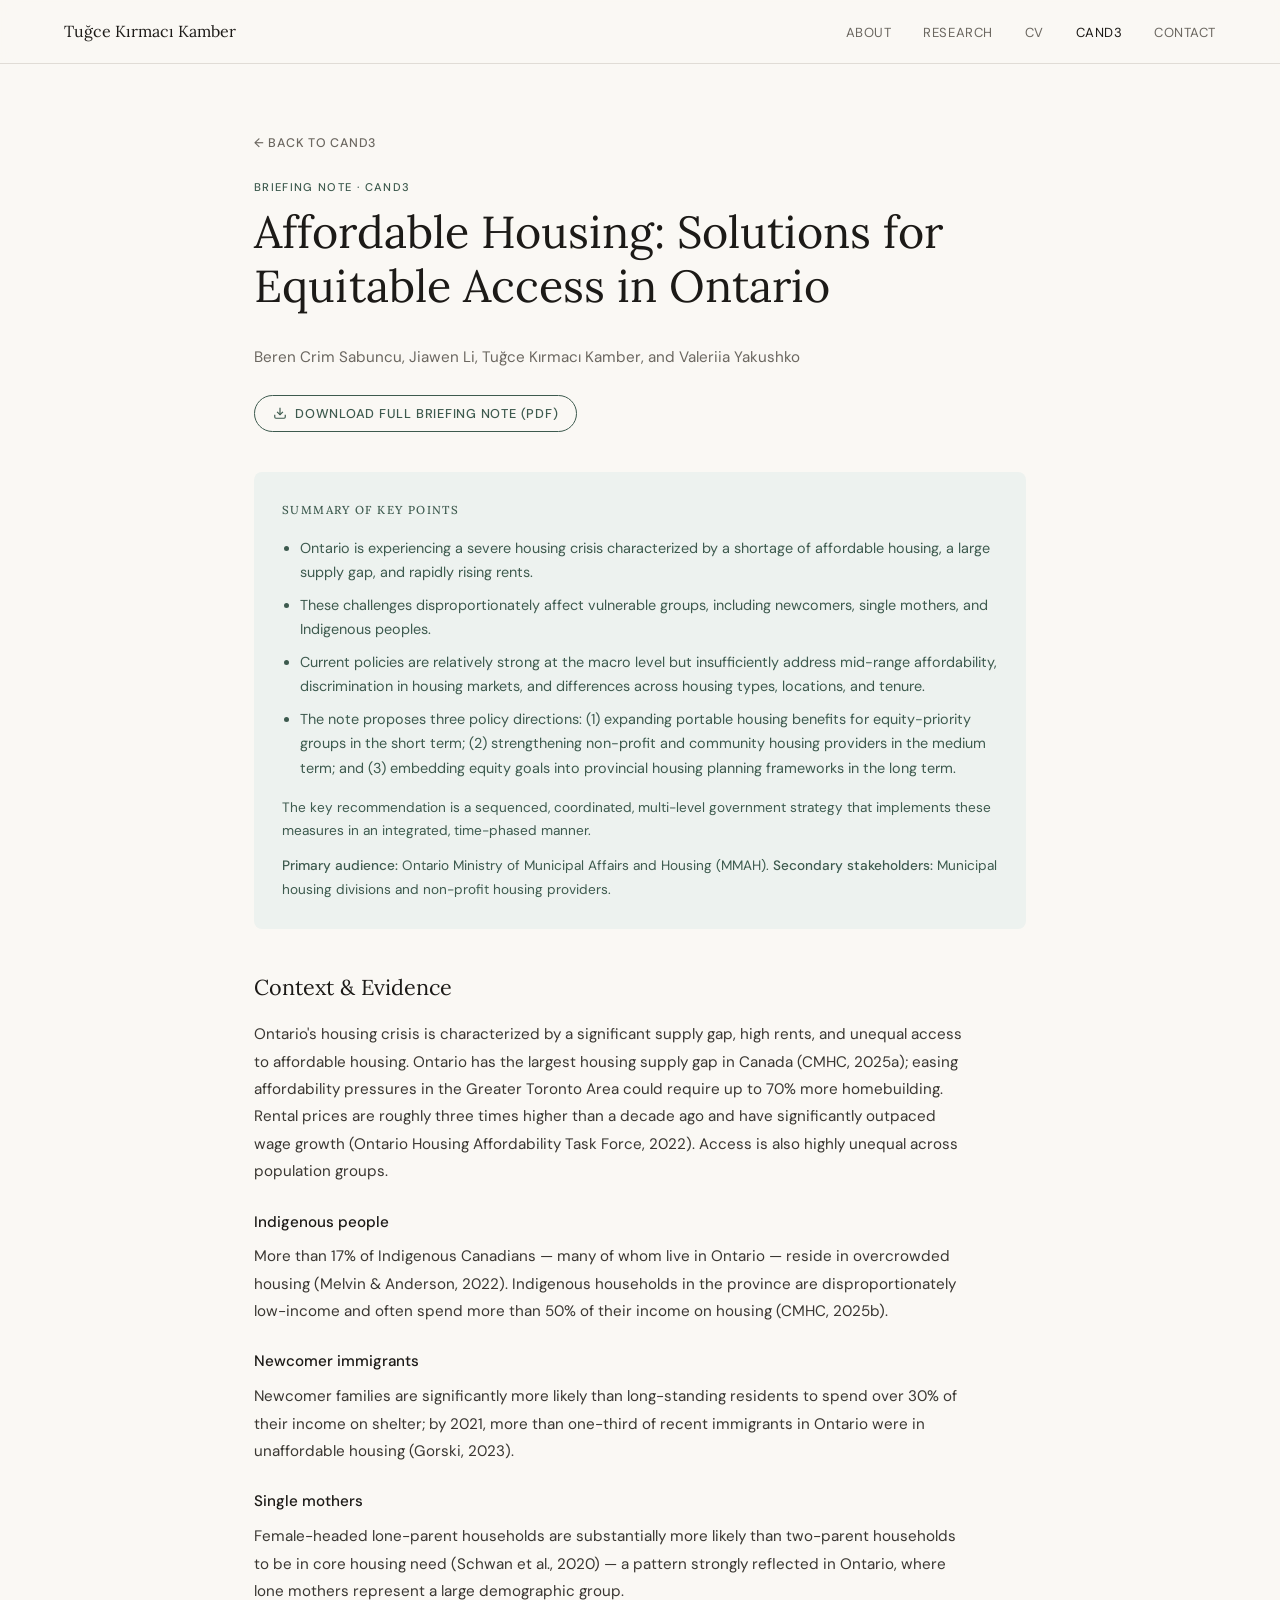
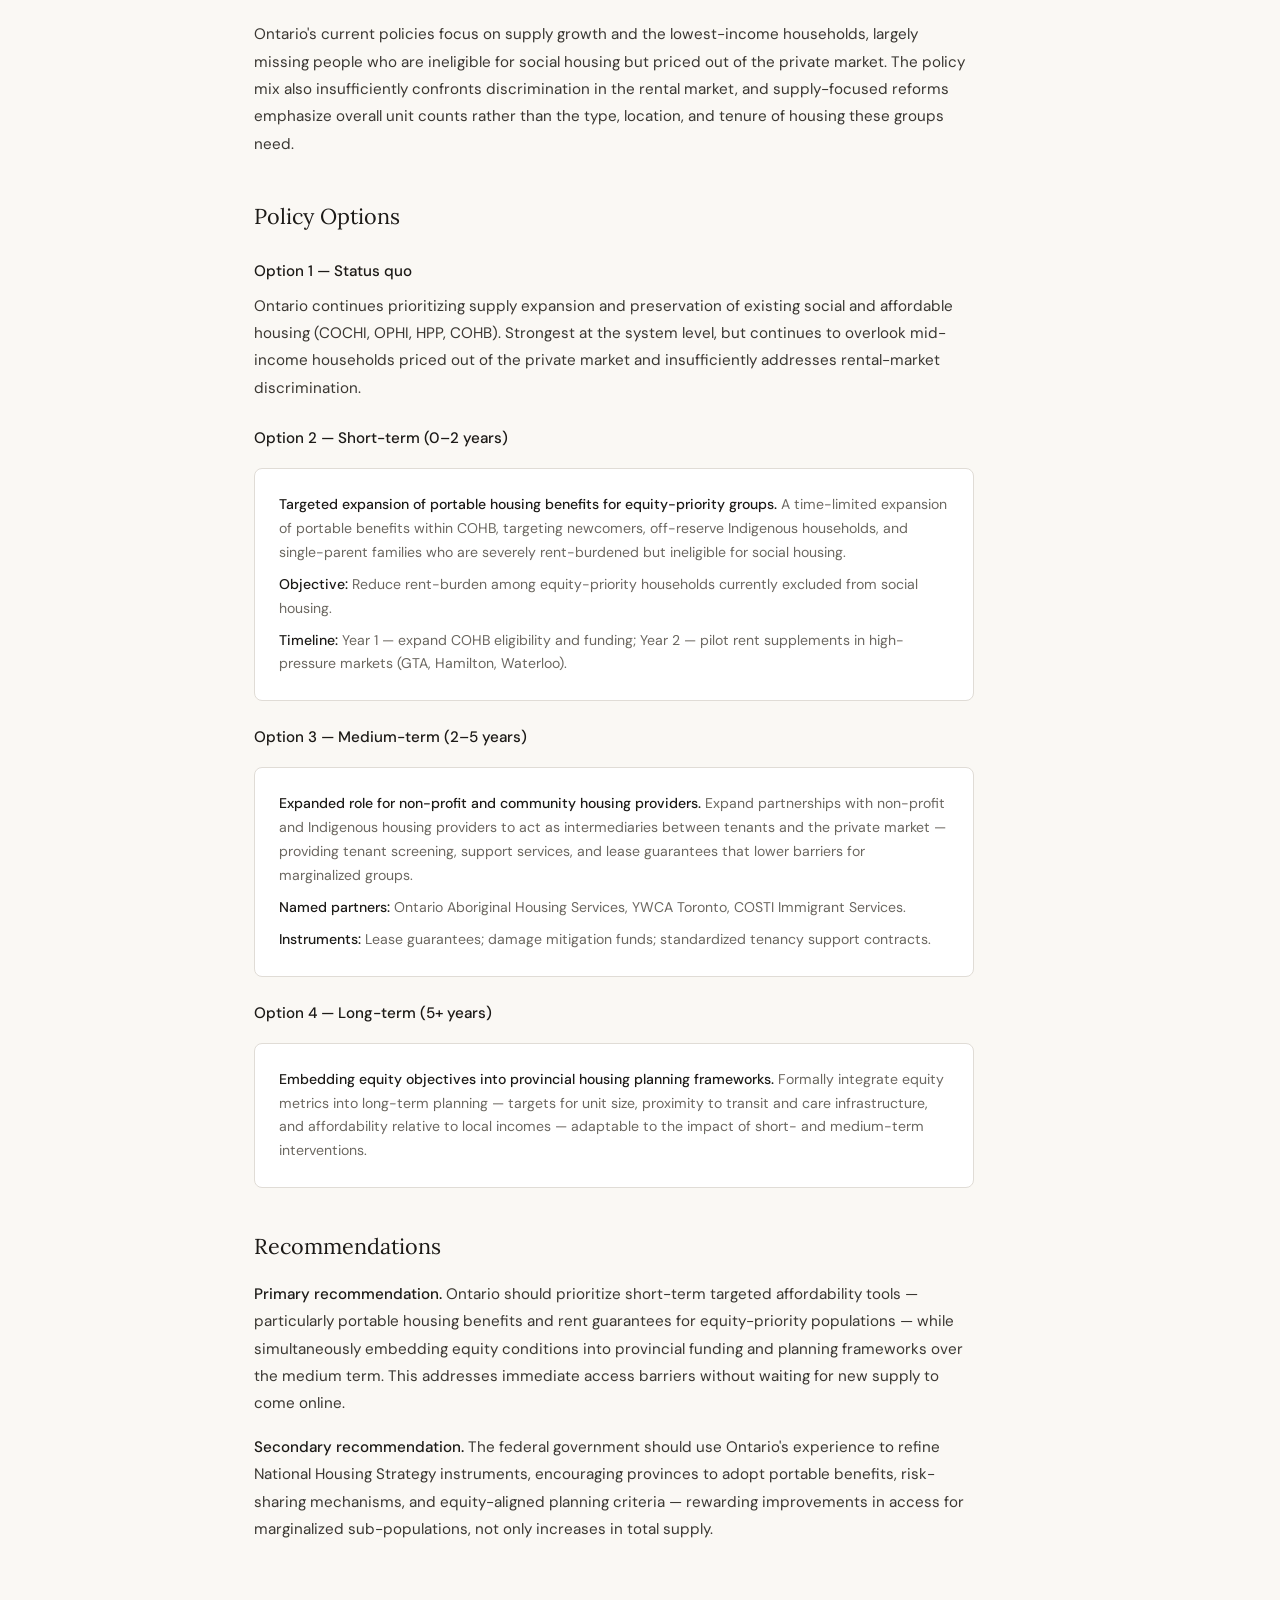
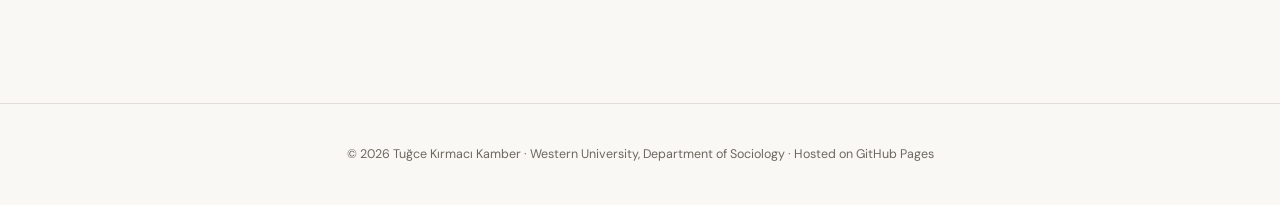
==== affordable-housing.html @ 4be4eee4 "Add files via upload" ====
<!DOCTYPE html>
<html lang="en">
<head>
  <meta charset="UTF-8" />
  <meta name="viewport" content="width=device-width, initial-scale=1.0" />
  <title>Affordable Housing Briefing Note · Tuğce Kırmacı Kamber</title>
  <link rel="preconnect" href="https://fonts.googleapis.com" />
  <link rel="preconnect" href="https://fonts.gstatic.com" crossorigin />
  <link href="https://fonts.googleapis.com/css2?family=Lora:ital,wght@0,400;0,500;1,400&family=DM+Sans:wght@300;400;500&display=swap" rel="stylesheet" />
  <link rel="stylesheet" href="style.css" />
  <style>
    .back-link {
      display: inline-flex;
      align-items: center;
      gap: 0.4rem;
      font-size: 0.78rem;
      font-weight: 500;
      letter-spacing: 0.06em;
      text-transform: uppercase;
      color: var(--muted);
      text-decoration: none;
      margin-bottom: 1.5rem;
    }
    .back-link:hover { color: var(--accent); }

    .talk-meta { font-size: 0.95rem; color: var(--muted); margin-bottom: 1.5rem; }
    .talk-buttons { display: flex; flex-wrap: wrap; gap: 0.75rem; margin-bottom: 2.5rem; }

    /* SUMMARY BOX */
    .summary-box {
      background: var(--accent-light);
      border-radius: 8px;
      padding: 1.75rem;
      margin-bottom: 2.5rem;
    }
    .summary-box h2 {
      font-size: 0.72rem;
      font-weight: 500;
      letter-spacing: 0.12em;
      text-transform: uppercase;
      color: var(--accent);
      margin-bottom: 1rem;
    }
    .summary-box ul { margin: 0 0 1rem 1.1rem; }
    .summary-box li { font-size: 0.9rem; color: var(--accent); line-height: 1.7; margin-bottom: 0.5rem; }
    .summary-box p { font-size: 0.85rem; color: var(--accent); line-height: 1.7; }
    .summary-box strong { font-weight: 500; }

    /* BODY CONTENT */
    .brief-body { max-width: 720px; }
    .brief-body h2 {
      font-family: 'Lora', serif;
      font-size: 1.35rem;
      font-weight: 400;
      margin: 2.5rem 0 1rem;
      color: var(--ink);
    }
    .brief-body h3 {
      font-size: 0.95rem;
      font-weight: 500;
      margin: 1.5rem 0 0.5rem;
      color: var(--ink);
    }
    .brief-body p {
      font-size: 0.95rem;
      color: #3a3732;
      line-height: 1.8;
      margin-bottom: 1rem;
    }
    .brief-body strong { font-weight: 500; color: var(--ink); }

    /* OPTION CARD */
    .option-card {
      background: #fff;
      border: 1px solid var(--border);
      border-radius: 8px;
      padding: 1.5rem;
      margin: 1rem 0 1.5rem;
    }
    .option-card p { font-size: 0.88rem; color: var(--muted); line-height: 1.7; margin-bottom: 0.5rem; }
    .option-card p:last-child { margin-bottom: 0; }
    .option-card strong { color: var(--ink); font-weight: 500; }
  </style>
</head>
<body>

  <nav>
    <a class="nav-name" href="index.html">Tuğce Kırmacı Kamber</a>
    <ul class="nav-links">
      <li><a href="index.html">About</a></li>
      <li><a href="research.html">Research</a></li>
      <li><a href="cv.html">CV</a></li>
      <li><a href="cand3.html" class="active">CAnD3</a></li>
      <li><a href="contact.html">Contact</a></li>
    </ul>
  </nav>

  <main class="page">
    <a class="back-link" href="cand3.html">← Back to CAnD3</a>

    <p class="section-label">Briefing Note · CAnD3</p>
    <h1 class="page-title">Affordable Housing: Solutions for Equitable Access in Ontario</h1>
    <p class="talk-meta">Beren Crim Sabuncu, Jiawen Li, Tuğce Kırmacı Kamber, and Valeriia Yakushko</p>

    <div class="talk-buttons">
      <a class="btn" href="affordable-housing-brief.pdf" target="_blank">
        <svg width="14" height="14" viewBox="0 0 24 24" fill="none" stroke="currentColor" stroke-width="2"><path d="M21 15v4a2 2 0 01-2 2H5a2 2 0 01-2-2v-4"/><polyline points="7 10 12 15 17 10"/><line x1="12" y1="15" x2="12" y2="3"/></svg>
        Download Full Briefing Note (PDF)
      </a>
    </div>

    <!-- SUMMARY -->
    <div class="summary-box">
      <h2>Summary of Key Points</h2>
      <ul>
        <li>Ontario is experiencing a severe housing crisis characterized by a shortage of affordable housing, a large supply gap, and rapidly rising rents.</li>
        <li>These challenges disproportionately affect vulnerable groups, including newcomers, single mothers, and Indigenous peoples.</li>
        <li>Current policies are relatively strong at the macro level but insufficiently address mid-range affordability, discrimination in housing markets, and differences across housing types, locations, and tenure.</li>
        <li>The note proposes three policy directions: (1) expanding portable housing benefits for equity-priority groups in the short term; (2) strengthening non-profit and community housing providers in the medium term; and (3) embedding equity goals into provincial housing planning frameworks in the long term.</li>
      </ul>
      <p style="margin-bottom: 0.75rem;">The key recommendation is a sequenced, coordinated, multi-level government strategy that implements these measures in an integrated, time-phased manner.</p>
      <p><strong>Primary audience:</strong> Ontario Ministry of Municipal Affairs and Housing (MMAH). <strong>Secondary stakeholders:</strong> Municipal housing divisions and non-profit housing providers.</p>
    </div>

    <!-- BODY -->
    <div class="brief-body">

      <h2>Context &amp; Evidence</h2>
      <p>Ontario's housing crisis is characterized by a significant supply gap, high rents, and unequal access to affordable housing. Ontario has the largest housing supply gap in Canada (CMHC, 2025a); easing affordability pressures in the Greater Toronto Area could require up to 70% more homebuilding. Rental prices are roughly three times higher than a decade ago and have significantly outpaced wage growth (Ontario Housing Affordability Task Force, 2022). Access is also highly unequal across population groups.</p>

      <h3>Indigenous people</h3>
      <p>More than 17% of Indigenous Canadians — many of whom live in Ontario — reside in overcrowded housing (Melvin &amp; Anderson, 2022). Indigenous households in the province are disproportionately low-income and often spend more than 50% of their income on housing (CMHC, 2025b).</p>

      <h3>Newcomer immigrants</h3>
      <p>Newcomer families are significantly more likely than long-standing residents to spend over 30% of their income on shelter; by 2021, more than one-third of recent immigrants in Ontario were in unaffordable housing (Gorski, 2023).</p>

      <h3>Single mothers</h3>
      <p>Female-headed lone-parent households are substantially more likely than two-parent households to be in core housing need (Schwan et al., 2020) — a pattern strongly reflected in Ontario, where lone mothers represent a large demographic group.</p>

      <p>Ontario's current policies focus on supply growth and the lowest-income households, largely missing people who are ineligible for social housing but priced out of the private market. The policy mix also insufficiently confronts discrimination in the rental market, and supply-focused reforms emphasize overall unit counts rather than the type, location, and tenure of housing these groups need.</p>

      <h2>Policy Options</h2>

      <h3>Option 1 — Status quo</h3>
      <p>Ontario continues prioritizing supply expansion and preservation of existing social and affordable housing (COCHI, OPHI, HPP, COHB). Strongest at the system level, but continues to overlook mid-income households priced out of the private market and insufficiently addresses rental-market discrimination.</p>

      <h3>Option 2 — Short-term (0–2 years)</h3>
      <div class="option-card">
        <p><strong>Targeted expansion of portable housing benefits for equity-priority groups.</strong> A time-limited expansion of portable benefits within COHB, targeting newcomers, off-reserve Indigenous households, and single-parent families who are severely rent-burdened but ineligible for social housing.</p>
        <p><strong>Objective:</strong> Reduce rent-burden among equity-priority households currently excluded from social housing.</p>
        <p><strong>Timeline:</strong> Year 1 — expand COHB eligibility and funding; Year 2 — pilot rent supplements in high-pressure markets (GTA, Hamilton, Waterloo).</p>
      </div>

      <h3>Option 3 — Medium-term (2–5 years)</h3>
      <div class="option-card">
        <p><strong>Expanded role for non-profit and community housing providers.</strong> Expand partnerships with non-profit and Indigenous housing providers to act as intermediaries between tenants and the private market — providing tenant screening, support services, and lease guarantees that lower barriers for marginalized groups.</p>
        <p><strong>Named partners:</strong> Ontario Aboriginal Housing Services, YWCA Toronto, COSTI Immigrant Services.</p>
        <p><strong>Instruments:</strong> Lease guarantees; damage mitigation funds; standardized tenancy support contracts.</p>
      </div>

      <h3>Option 4 — Long-term (5+ years)</h3>
      <div class="option-card">
        <p><strong>Embedding equity objectives into provincial housing planning frameworks.</strong> Formally integrate equity metrics into long-term planning — targets for unit size, proximity to transit and care infrastructure, and affordability relative to local incomes — adaptable to the impact of short- and medium-term interventions.</p>
      </div>

      <h2>Recommendations</h2>
      <p><strong>Primary recommendation.</strong> Ontario should prioritize short-term targeted affordability tools — particularly portable housing benefits and rent guarantees for equity-priority populations — while simultaneously embedding equity conditions into provincial funding and planning frameworks over the medium term. This addresses immediate access barriers without waiting for new supply to come online.</p>
      <p><strong>Secondary recommendation.</strong> The federal government should use Ontario's experience to refine National Housing Strategy instruments, encouraging provinces to adopt portable benefits, risk-sharing mechanisms, and equity-aligned planning criteria — rewarding improvements in access for marginalized sub-populations, not only increases in total supply.</p>

    </div>

  </main>

  <footer>
    <p>© 2026 Tuğce Kırmacı Kamber · Western University, Department of Sociology · Hosted on GitHub Pages</p>
  </footer>

</body>
</html>
---- style.css ----
*, *::before, *::after { box-sizing: border-box; margin: 0; padding: 0; }

:root {
  --cream: #faf8f4;
  --ink: #1c1a17;
  --muted: #6b6760;
  --border: #e0dcd6;
  --accent: #3d5a4e;
  --accent-light: #edf2ef;
  --nav-h: 64px;
}

html { scroll-behavior: smooth; }

body {
  font-family: 'DM Sans', sans-serif;
  background: var(--cream);
  color: var(--ink);
  font-size: 16px;
  line-height: 1.7;
}

/* NAV */
nav {
  position: fixed; top: 0; left: 0; right: 0;
  height: var(--nav-h);
  background: rgba(250,248,244,0.92);
  backdrop-filter: blur(8px);
  border-bottom: 1px solid var(--border);
  display: flex; align-items: center; justify-content: space-between;
  padding: 0 5vw;
  z-index: 100;
}

.nav-name {
  font-family: 'Lora', serif;
  font-size: 1rem;
  font-weight: 400;
  text-decoration: none;
  color: var(--ink);
}

.nav-links {
  display: flex; gap: 2rem; list-style: none;
}

.nav-links a {
  font-size: 0.82rem;
  font-weight: 400;
  color: var(--muted);
  text-decoration: none;
  letter-spacing: 0.04em;
  text-transform: uppercase;
  transition: color 0.2s;
}

.nav-links a:hover, .nav-links a.active { color: var(--ink); }

/* PAGE WRAPPER */
.page {
  padding-top: calc(var(--nav-h) + 64px);
  padding-bottom: 80px;
  max-width: 900px;
  margin: 0 auto;
  padding-left: 5vw;
  padding-right: 5vw;
}

/* SECTION LABELS & HEADINGS */
.section-label {
  font-size: 0.7rem;
  font-weight: 500;
  letter-spacing: 0.12em;
  text-transform: uppercase;
  color: var(--accent);
  margin-bottom: 0.5rem;
}

h1.page-title {
  font-family: 'Lora', serif;
  font-size: clamp(2rem, 5vw, 2.8rem);
  font-weight: 400;
  line-height: 1.2;
  margin-bottom: 2rem;
}

h2 {
  font-family: 'Lora', serif;
  font-size: 1.8rem;
  font-weight: 400;
  margin-bottom: 2rem;
}

/* TAGS */
.hero-tag {
  font-size: 0.75rem;
  font-weight: 500;
  letter-spacing: 0.1em;
  text-transform: uppercase;
  color: var(--accent);
  background: var(--accent-light);
  display: inline-block;
  padding: 4px 12px;
  border-radius: 100px;
  margin-bottom: 1.5rem;
}

.interest-tag {
  font-size: 0.78rem;
  color: var(--muted);
  border: 1px solid var(--border);
  padding: 4px 14px;
  border-radius: 100px;
}

/* BUTTONS */
.btn {
  display: inline-flex; align-items: center; gap: 0.5rem;
  font-size: 0.8rem;
  font-weight: 500;
  letter-spacing: 0.06em;
  text-transform: uppercase;
  text-decoration: none;
  color: var(--accent);
  border: 1px solid var(--accent);
  padding: 7px 18px;
  border-radius: 100px;
  transition: background 0.2s, color 0.2s;
}

.btn:hover { background: var(--accent); color: #fff; }

/* CARDS */
.card {
  background: #fff;
  border: 1px solid var(--border);
  border-radius: 8px;
  padding: 1.5rem;
  transition: border-color 0.2s, transform 0.2s;
}

.card:hover { border-color: var(--accent); transform: translateY(-2px); }

.card-tag {
  font-size: 0.7rem;
  font-weight: 500;
  letter-spacing: 0.08em;
  text-transform: uppercase;
  color: var(--accent);
  margin-bottom: 0.75rem;
}

.card h3 {
  font-family: 'Lora', serif;
  font-size: 1.05rem;
  font-weight: 400;
  margin-bottom: 0.5rem;
  line-height: 1.4;
}

.card p { font-size: 0.88rem; color: var(--muted); line-height: 1.6; }

.card-link {
  display: inline-block;
  margin-top: 1rem;
  font-size: 0.78rem;
  font-weight: 500;
  text-transform: uppercase;
  letter-spacing: 0.06em;
  color: var(--accent);
  text-decoration: none;
}

.card-link:hover { text-decoration: underline; }

/* IMAGES — use .card-image on any <img> inside a card */
.card-image {
  display: block;        /* removes inline gap below image */
  width: 100%;           /* fills the card width exactly */
  height: auto;          /* preserves original proportions */
  border-radius: 6px;    /* slightly rounded corners */
  border: 1px solid var(--border);
  margin: 1rem 0 1.25rem;
}

/* FOOTER */
footer {
  text-align: center;
  padding: 2.5rem 5vw;
  border-top: 1px solid var(--border);
  font-size: 0.78rem;
  color: var(--muted);
  margin-top: 4rem;
}

/* RESPONSIVE */
@media (max-width: 680px) {
  .nav-links { gap: 1rem; }
  .nav-links a { font-size: 0.72rem; }
}
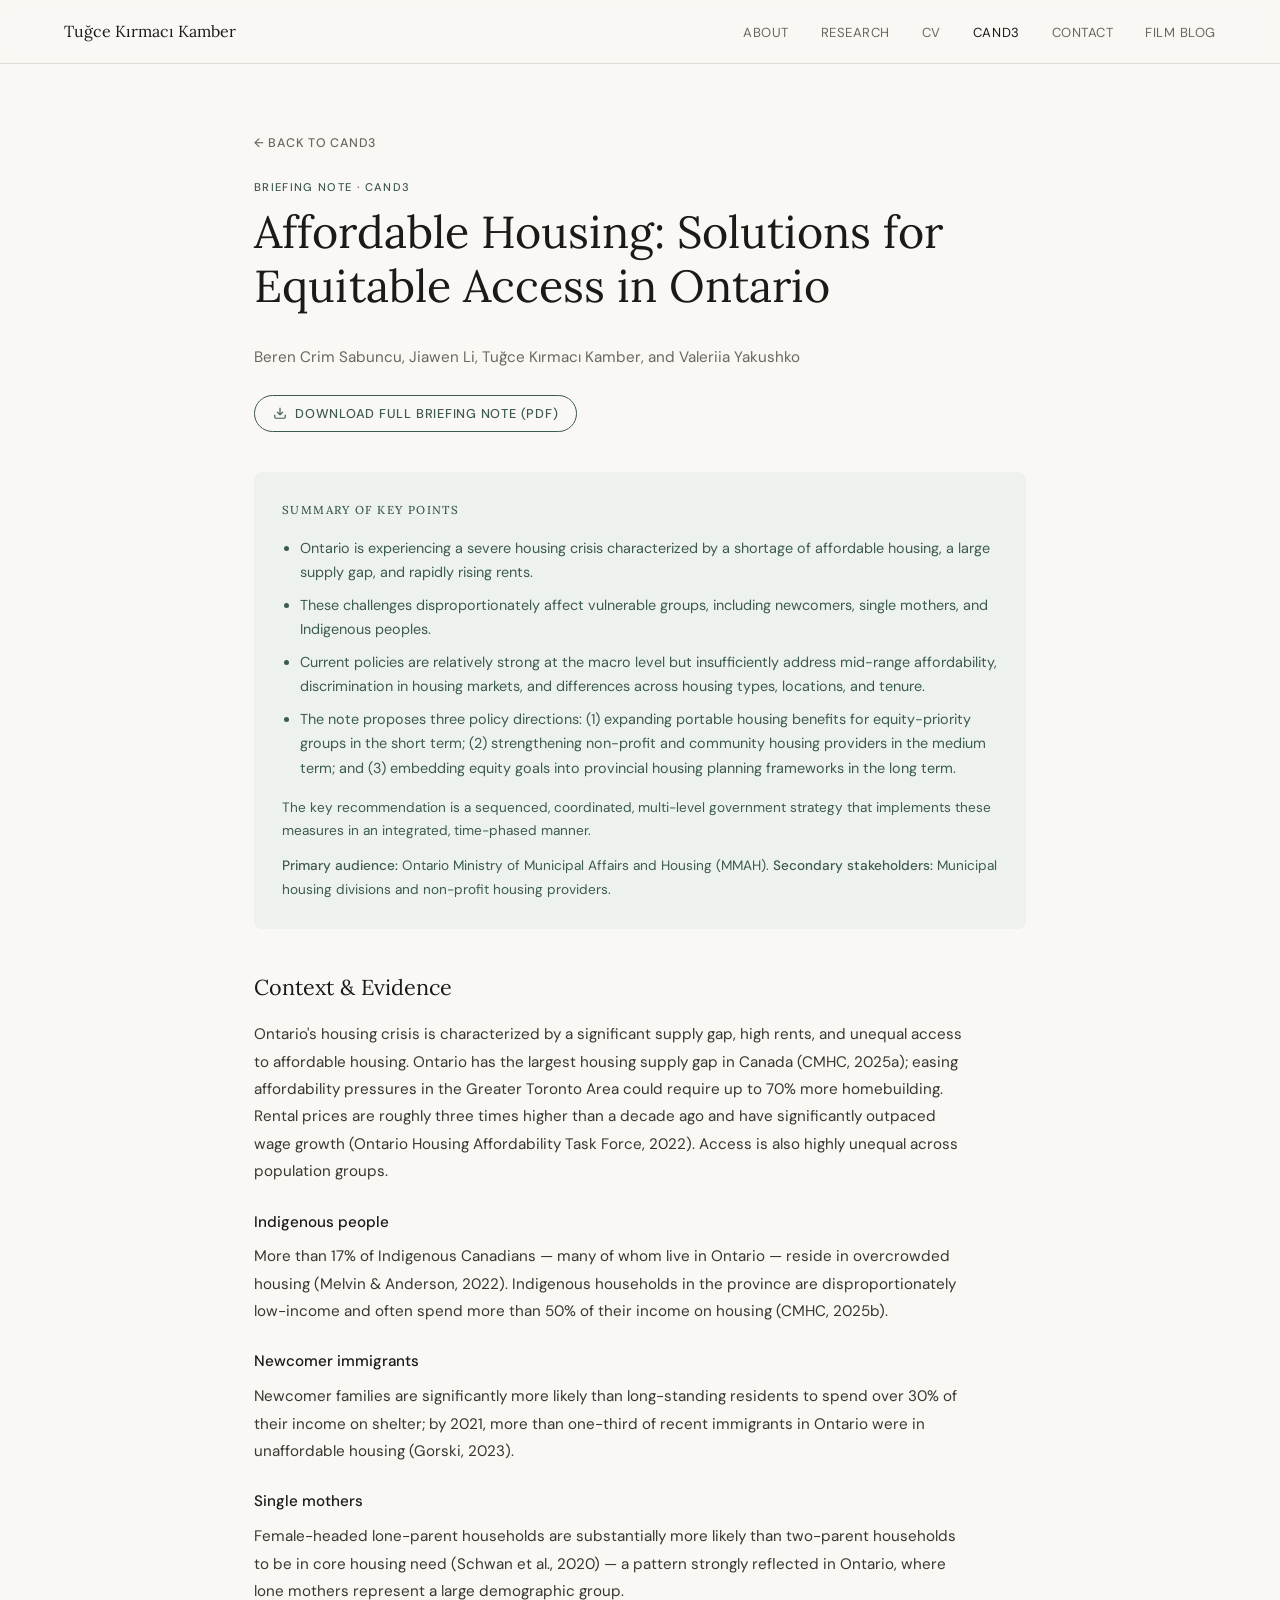
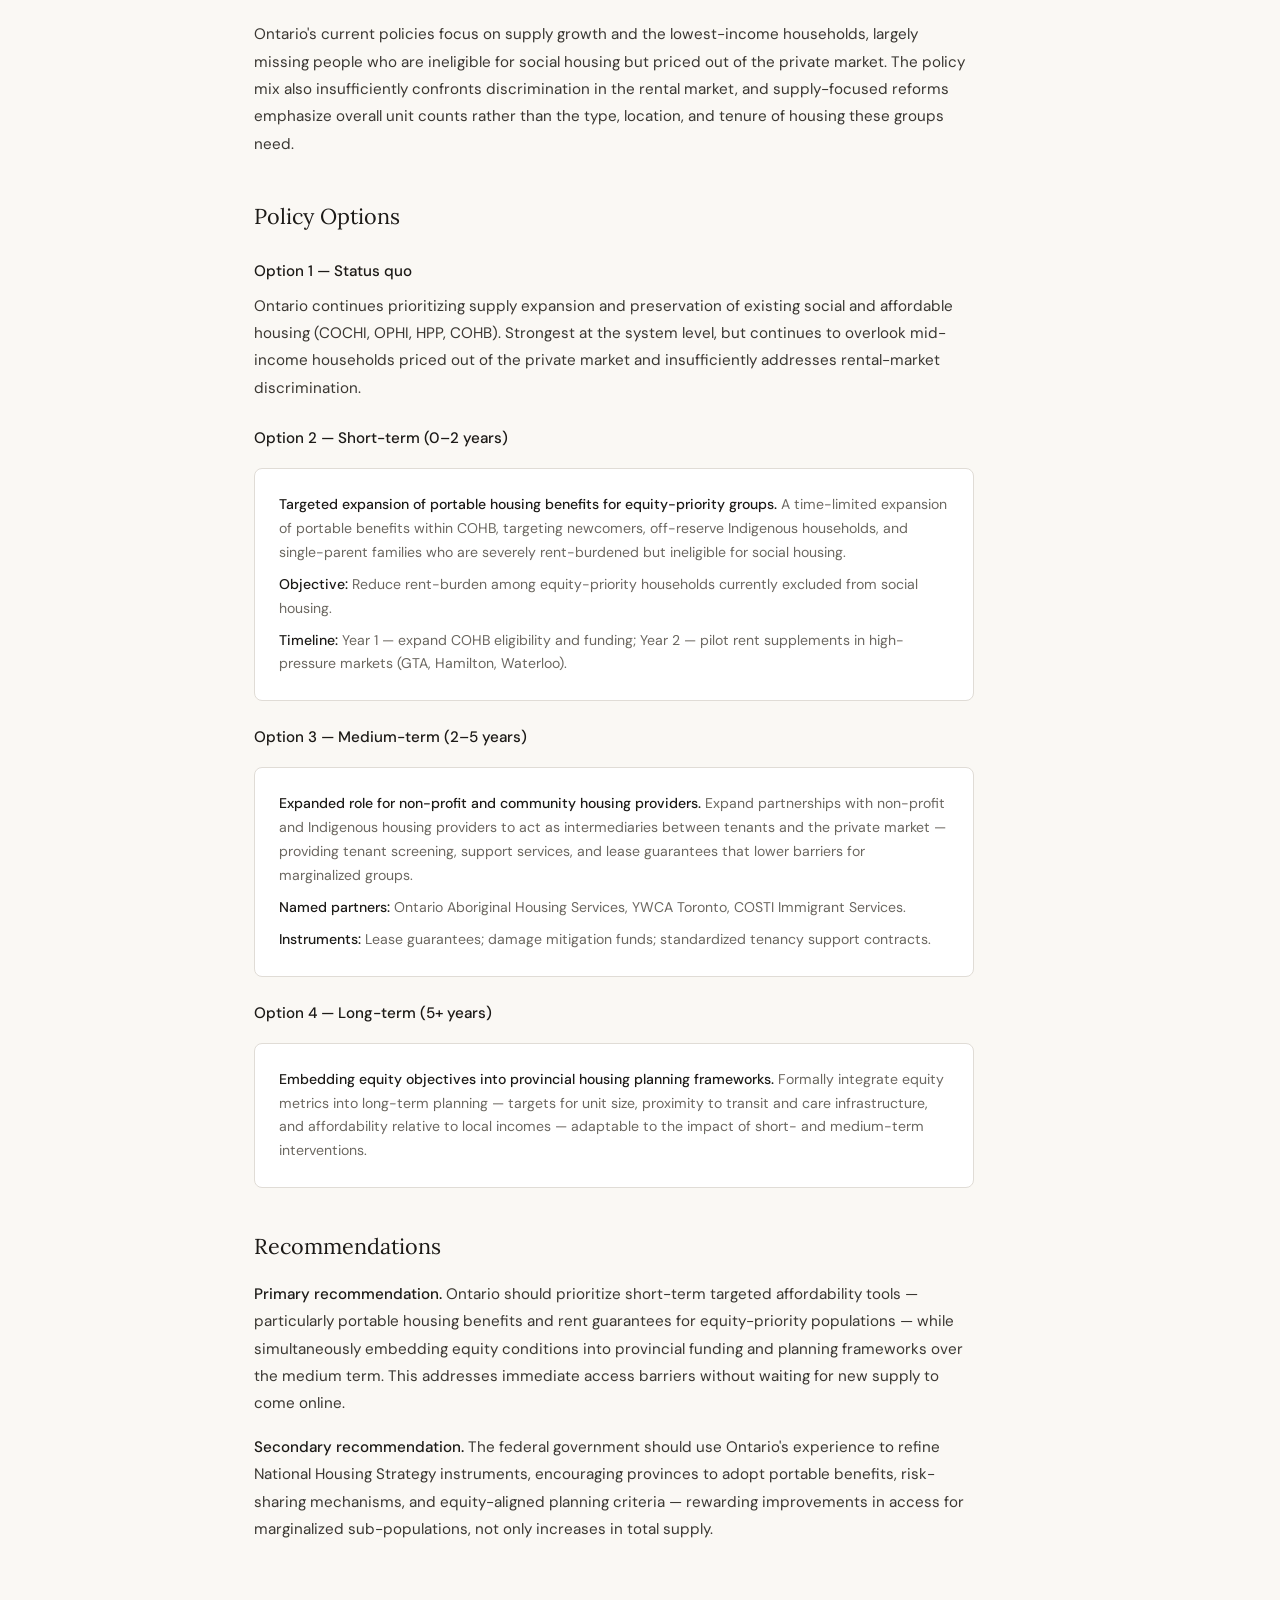
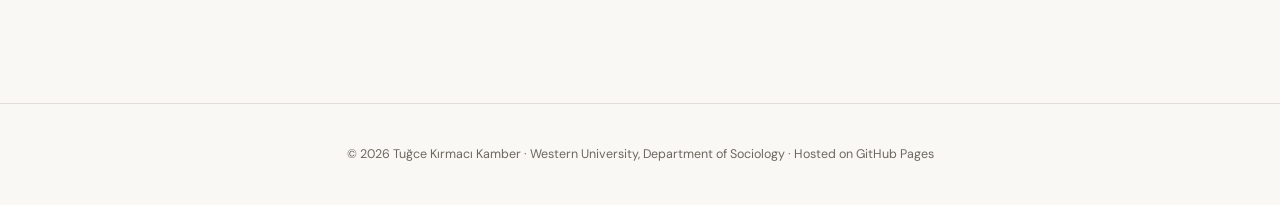
==== commit 27a0f4c7: "Add files via upload" ====
--- a/affordable-housing.html
+++ b/affordable-housing.html
@@ -92,6 +92,7 @@
       <li><a href="cv.html">CV</a></li>
       <li><a href="cand3.html" class="active">CAnD3</a></li>
       <li><a href="contact.html">Contact</a></li>
+      <li><a href="https://substack.com/@cinemasemicolon" target="_blank">Film Blog</a></li>
     </ul>
   </nav>
 
